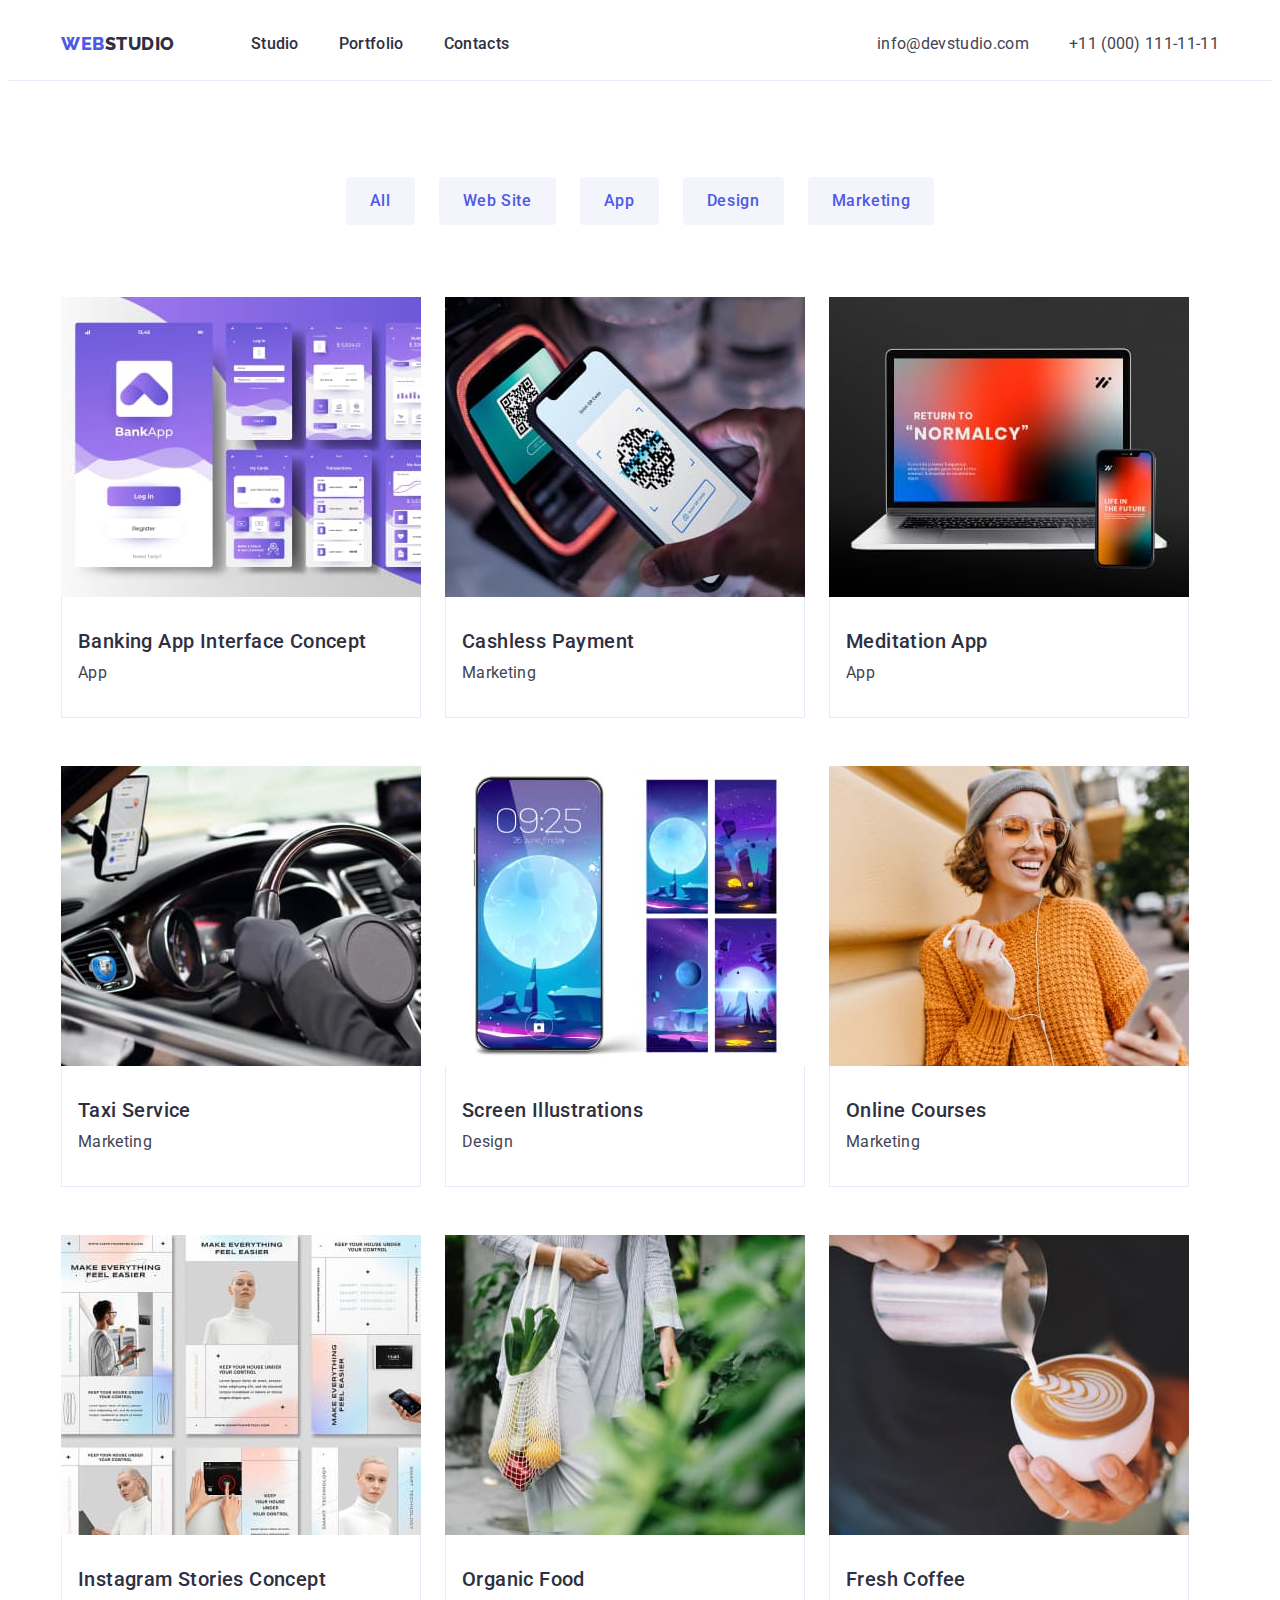
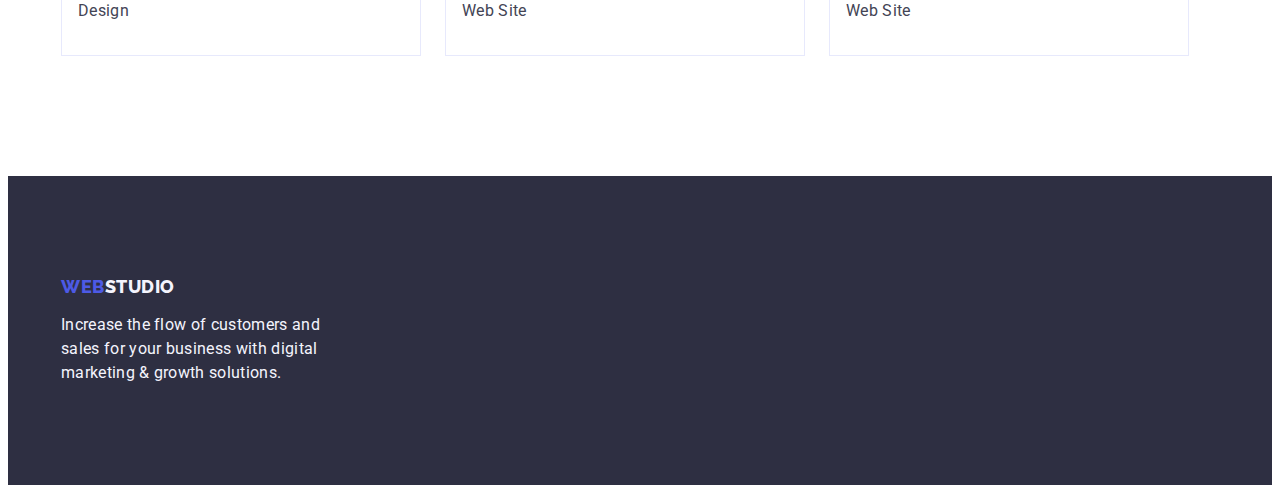
==== portfolio.html @ 4d07c31e "start" ====
<!DOCTYPE html>
<html lang="en">
  <head>
    <meta charset="UTF-8" />
    <meta http-equiv="X-UA-Compatible" content="IE=edge" />
    <meta name="viewport" content="width=device-width, initial-scale=1.0" />
    <link rel="preconnect" href="https://fonts.googleapis.com" />
    <link rel="preconnect" href="https://fonts.gstatic.com" crossorigin />
    <link
      href="https://fonts.googleapis.com/css2?family=Raleway:wght@800&family=Roboto:wght@400;500;700;900&display=swap"
      rel="stylesheet"
    />
    <title>Portfolio</title>
    <link
      rel="stylesheet"
      href="https://cdnjs.cloudflare.com/ajax/libs/modern-normalize/2.0.0/modern-normalize.min.css"
      integrity="sha512-4xo8blKMVCiXpTaLzQSLSw3KFOVPWhm/TRtuPVc4WG6kUgjH6J03IBuG7JZPkcWMxJ5huwaBpOpnwYElP/m6wg=="
      crossorigin="anonymous"
      referrerpolicy="no-referrer"
    />
    <link rel="stylesheet" href="./css/styles.css" />
  </head>

  <body>
    <header class="header">
      <div class="container header-container">
        <nav class="header-navigation list">
          <a class="header-logo link" href="./index.html"
            >Web<span class="logo-span">Studio</span></a
          >
          <ul class="header-list list">
            <li class="header-menu-item link">
              <a class="header-menu-link link" href="./index.html">Studio</a>
            </li>
            <li class="header-menu-item link">
              <a class="header-menu-link link" href="./portfolio.html"
                >Portfolio</a
              >
            </li>
            <li class="header-menu-item link">
              <a class="header-menu-link link" href="">Contacts</a>
            </li>
          </ul>
        </nav>

        <address class="header-contacts link">
          <ul class="header-contacts-list list">
            <li class="header-contacts-item link">
              <a
                class="header-contacts-link link"
                href="mailto:info@devstudio.com"
                >info@devstudio.com</a
              >
            </li>
            <li class="header-contacts-item link">
              <a class="header-contacts-link link" href="tel:+110001111111"
                >+11 (000) 111-11-11</a
              >
            </li>
          </ul>
        </address>
      </div>
    </header>

    <main>
      <section class="main-content">
        <div class="container main-box">
          <h1 hidden class="visually-hidden">Content</h1>
          <ul class="main-btn-list list">
            <li class="main-btn-item">
              <button class="main-btn-link link" type="button">All</button>
            </li>
            <li class="main-btn-item">
              <button class="main-btn-link link" type="button">Web Site</button>
            </li>
            <li class="main-btn-item">
              <button class="main-btn-link link" type="button">App</button>
            </li>
            <li class="main-btn-item">
              <button class="main-btn-link link" type="button">Design</button>
            </li>
            <li class="main-btn-item">
              <button class="main-btn-link link" type="button">
                Marketing
              </button>
            </li>
          </ul>

          <ul class="main-list list">
            <li class="main-item">
              <a class="main-item-link link" href="">
                <img
                  src="./images/portfolio/img1.jpg"
                  alt="Banking"
                  width="360"
                  height="300"
                />
                <div class="wrap-text">
                  <h2 class="main-title">Banking App Interface Concept</h2>
                  <p class="main-text">App</p>
                </div>
              </a>
            </li>
            <li class="main-item">
              <a class="main-item-link link" href=""
                ><img
                  src="./images/portfolio/img2.jpg"
                  alt="Payment"
                  width="360"
                  height="300"
                />
                <div class="wrap-text">
                  <h2 class="main-title">Cashless Payment</h2>
                  <p class="main-text">Marketing</p>
                </div>
              </a>
            </li>
            <li class="main-item">
              <a class="main-item-link link" href=""
                ><img
                  src="./images/portfolio/img3.jpg"
                  alt="meditation"
                  width="360"
                  height="300"
                />
                <div class="wrap-text">
                  <h2 class="main-title">Meditation App</h2>
                  <p class="main-text">App</p>
                </div>
              </a>
            </li>
            <li class="main-item">
              <a class="main-item-link link" href=""
                ><img
                  src="./images/portfolio/img4.jpg"
                  alt="Service"
                  width="360"
                  height="300"
                />
                <div class="wrap-text">
                  <h2 class="main-title">Taxi Service</h2>
                  <p class="main-text">Marketing</p>
                </div>
              </a>
            </li>
            <li class="main-item">
              <a class="main-item-link link" href=""
                ><img
                  src="./images/portfolio/img5.jpg"
                  alt="Screen"
                  width="360"
                  height="300"
                />
                <div class="wrap-text">
                  <h2 class="main-title">Screen Illustrations</h2>
                  <p class="main-text">Design</p>
                </div>
              </a>
            </li>
            <li class="main-item">
              <a class="main-item-link link" href=""
                ><img
                  src="./images/portfolio/img6.jpg"
                  alt="Courses"
                  width="360"
                  height="300"
                />
                <div class="wrap-text">
                  <h2 class="main-title">Online Courses</h2>
                  <p class="main-text">Marketing</p>
                </div>
              </a>
            </li>
            <li class="main-item">
              <a class="main-item-link link" href=""
                ><img
                  src="./images/portfolio/img7.jpg"
                  alt="Stories"
                  width="360"
                  height="300"
                />
                <div class="wrap-text">
                  <h2 class="main-title">Instagram Stories Concept</h2>
                  <p class="main-text">Design</p>
                </div>
              </a>
            </li>
            <li class="main-item">
              <a class="main-item-link link" href=""
                ><img
                  src="./images/portfolio/img8.jpg"
                  alt="Organic"
                  width="360"
                  height="300"
                />
                <div class="wrap-text">
                  <h2 class="main-title">Organic Food</h2>
                  <p class="main-text">Web Site</p>
                </div>
              </a>
            </li>
            <li class="main-item">
              <a class="main-item-link link" href=""
                ><img
                  src="./images/portfolio/img9.jpg"
                  alt="Coffee"
                  width="360"
                  height="300"
                />
                <div class="wrap-text">
                  <h2 class="main-title">Fresh Coffee</h2>
                  <p class="main-text">Web Site</p>
                </div>
              </a>
            </li>
          </ul>
        </div>
      </section>
    </main>

    <footer class="footer">
      <div class="container">
        <a class="footer-logo link" href="./index.html"
          >Web<span class="footer-span">Studio</span></a
        >
        <p class="footer-text">
          Increase the flow of customers and sales for your business with
          digital marketing & growth solutions.
        </p>
      </div>
    </footer>
  </body>
</html>
---- css/styles.css ----
:root {
  --main-text-color: #2e2f42;
  --second-text-color: #434455;
  --accent-color: #4d5ae5;
  --bacground-color: #2e2f42;
  --title-color-text: #ffffff;
  --section-bacground-color: #f4f4fd;
  --project-bacground-color: #e5e5e5;
  --portfolio-bacground-color: #e7e9fc;
  --footer-text-color: #f4f4fd;
}

body {
  font-family: "Roboto", sans-serif;
  color: var(--second-text-color);
  background-color: var(--title-color-text);
}

p,
h1,
h2,
h3,
h4,
h5,
h6 {
  margin-top: 0;
  margin-bottom: 0;
}

.link {
  text-decoration: none;
}
.list {
  list-style-type: none;
}
ul {
  list-style: none;
  margin-top: 0;
  margin-bottom: 0;
  margin-left: 0;
  padding-left: 0;
}

a {
  text-decoration: none;
}
span {
  color: var(--main-text-color);
}
img {
  display: block;
}

.visually-hidden {
  position: absolute;
  width: 1px;
  height: 1px;
  margin: -1px;
  border: 0;
  padding: 0;
  white-space: nowrap;
  clip-path: inset(100%);
  clip: rect(0 0 0 0);
  overflow: hidden;
}
.footer-logo {
  display: inline-block;
}

.container {
  max-width: 1158px;
  padding: 0 15px;
  margin: 0 auto;
}
/** --------------------------------------HEADER --------------------------------------- */
.header {
  display: block;
  border-bottom: 1px solid #e7e9fc;
}

.header-navigation {
  font-weight: 500;
  font-size: 16px;
  line-height: 1.5;
  color: var(--main-text-color);
  letter-spacing: 0.03em;
}

.header-navigation {
  display: flex;
  align-items: center;
}

.header-logo {
  font-family: "Raleway", sans-serif;
  font-weight: 800;
  font-size: 18px;
  line-height: 1.17;
  color: var(--accent-color);
  letter-spacing: 0.03em;
  text-transform: uppercase;
  display: flex;
  align-items: center;
  margin-right: 76px;
}

.header-list {
  display: flex;
}

.header-list {
  list-style: none;
  text-decoration: none;
  color: var(--main-text-color);
  gap: 40px;
}

.header-container {
  display: flex;
  align-items: center;
  padding-bottom: 35px;
}

.header-menu-item {
  font-weight: 500;
  font-size: 16px;
  line-height: 1.5;
  color: var(--main-text-color);
  letter-spacing: 0.02em;
  display: block;
}

.header-menu-link {
  font-weight: 500;
  font-size: 16px;
  line-height: 1.5;
  color: var(--main-text-color);
  letter-spacing: 0.02em;
  display: block;
  padding: 24px 0;
}

.header-menu-link:is(:hover, :focus) {
  color: #404bbf;
}

.header-contacts {
  font-size: 16px;
  line-height: 1.5;
  color: var(--second-text-color);
  letter-spacing: 0.02em;
  margin-left: auto;
}

.header-contacts-list {
  display: flex;
  gap: 40px;
}

.header-contacts-item {
}

.header-contacts-link {
  font-size: 16px;
  line-height: 1.5;
  color: var(--second-text-color);
}
.header-contacts-link:is(:hover, :focus) {
  color: #404bbf;
}
/*-------------------------------HERO--------------------------------------*/
.hero {
  background: var(--bacground-color);
  text-align: center;
  padding: 188px 0;
}

.hero-title {
  font-weight: 700;
  font-size: 56px;
  line-height: 1.07;
  letter-spacing: 0.02em;
  color: var(--title-color-text);
  max-width: 496px;
  margin-bottom: 48px;
  margin-left: auto;
  margin-right: auto;
}

.hero-content {
}

.hero-btn {
  font-family: inherit;
  font-weight: 500;
  font-size: 16px;
  line-height: 1.5;
  color: var(--title-color-text);
  background: #4d5ae5;
  letter-spacing: 0.04em;
  cursor: pointer;
  border: none;
  padding: 16px 32px;
  margin: auto;
}

.hero-style-btn {
  display: block;
  justify-content: center;
  min-width: 169px;
  border-radius: 4px;
}

.hero-btn:is(:hover, :focus) {
  background-color: #404bbf;
}

/*-------------------------------ADVANTAGES--------------------------------------*/

.advantages {
  padding: 120px 0;
}

.advantages-container {
}

.advantages-title {
  font-weight: 500;
  font-size: 20px;
  line-height: 1.2;
  letter-spacing: 0.02em;
  color: var(--second-text-color);
}

.advantages-list {
  list-style: none;
  display: flex;
  gap: 24px;
}

.advantages-item {
  margin-bottom: 8px;
  width: calc((100% - 72px) / 4);
}
.advantages-subtitle {
  font-weight: 500;
  font-size: 20px;
  line-height: 1.2;
  letter-spacing: 0.02em;
  color: var(--main-text-color);
  margin-bottom: 8px;
}
.advantages-text {
  font-size: 16px;
  line-height: 1.5;
  letter-spacing: 0.02em;
  color: var(--second-text-color);
}

/*-------------------------------PROJECT--------------------------------------*/
.project {
  padding-bottom: 120px;
}

.project-container {
  text-align: center;
}

.project-title {
  font-weight: 700;
  font-size: 36px;
  line-height: 1.11;
  color: var(--main-text-color);
  letter-spacing: 0.02em;
  text-align: center;
  text-transform: capitalize;
  margin-bottom: 72px;
}
.project-list {
  list-style: none;
  display: flex;
  gap: 24px;
}
.project-item {
  background-color: var(--project-bacground-color);
}

/*-------------------------------TEAM--------------------------------------*/
.team {
  padding: 120px 0;
  background-color: var(--section-bacground-color);
}

.tem-container {
}

.team-title {
  font-size: 36px;
  line-height: 1.11;
  text-align: center;
  letter-spacing: 0.02em;
  text-transform: capitalize;
  color: var(--main-text-color);
  margin-bottom: 72px;
}
.team-list {
  list-style: none;
  display: flex;
  gap: 24px;
}
.team-item {
  background-color: #ffffff;
  width: calc((100%-72px) / 4);
  text-align: center;
  border-radius: 0px 0px 4px 4px;
}

.team-photo-card {
  padding: 32px 16px;
}

.team-subtitle {
  font-weight: 500;
  font-size: 20px;
  line-height: 1.2;
  color: var(--main-text-color);
  letter-spacing: 0.02em;
  text-align: center;
  margin-bottom: 8px;
}

.team-text {
  font-size: 16px;
  line-height: 1.5;
  color: var(--second-text-color);
  letter-spacing: 0.02em;
}

/*-------------------------------FOOTER--------------------------------------*/
.footer {
  background-color: var(--bacground-color);
  padding: 100px 0;
}

.footer-container {
}

.footer-logo {
  font-family: "Raleway", sans-serif;
  font-weight: 800;
  font-size: 18px;
  line-height: 1.17;
  letter-spacing: 0.03em;
  color: var(--title-color-text);
  display: block;
  text-transform: uppercase;
  margin-bottom: 16px;
  display: inline-block;
}
.footer-text {
  font-size: 16px;
  line-height: 1.5;
  letter-spacing: 0.02em;
  color: var(--footer-text-color);
  width: 264px;
}
.footer-span {
  color: var(--section-bacground-color);
}

/*!--------------------------------------------------------PORTFOLIO---------------------------------------------------*/

.header {
  box-sizing: border-box;
  border-bottom: 1px solid #e7e9fc;
}

.header-navigation {
  font-weight: 500;
  font-size: 16px;
  line-height: 1.5;
  color: var(--main-text-color);
  letter-spacing: 0.03em;
}

.header-navigation {
  display: flex;
  align-items: center;
}

.header-logo {
  font-family: "Raleway", sans-serif;
  font-weight: 800;
  font-size: 18px;
  line-height: 1.17;
  color: var(--accent-color);
  letter-spacing: 0.03em;
  text-transform: uppercase;
  display: flex;
  align-items: center;
}

.header-list {
  display: flex;
}

.header-list {
  list-style: none;
  text-decoration: none;
  color: var(--main-text-color);
  gap: 40px;
}

.header-container {
  display: flex;
  align-items: center;
  padding-bottom: 35px;
  padding: 0 15px;
}

.header-menu-item {
  font-weight: 500;
  font-size: 16px;
  line-height: 1.5;
  color: var(--main-text-color);
  letter-spacing: 0.02em;
}

.header-menu-link {
  font-weight: 500;
  font-size: 16px;
  line-height: 1.5;
  color: var(--main-text-color);
  letter-spacing: 0.02em;
  display: block;
  padding: 24px 0;
}

.header-menu-link:is(:hover, :focus) {
  color: #404bbf;
}

.header-contacts {
  font-style: normal;
  font-weight: 400;
  font-size: 16px;
  line-height: 1.5;
  color: var(--second-text-color);
  letter-spacing: 0.02em;
  margin-left: auto;
}

.header-contacts-list {
  display: flex;
  gap: 40px;
}

.header-contacts-item {
}

.header-contacts-link {
  font-size: 16px;
  line-height: 1.5;
  color: var(--second-text-color);
}
.header-contacts-link:is(:hover, :focus) {
  color: #404bbf;
}
/*-------------------------------MAIN--------------------------------------*/
.main-title {
}

.main-content {
  padding: 96px 0 120px 0;
}

.main-box {
  margin: auto;
  border: none;
}

.main-btn-list {
  list-style: none;
  display: flex;
  gap: 24px;
  justify-content: center;
  margin-bottom: 72px;
}
.main-btn-item {
}

.main-btn-link {
  font-family: "Roboto", sans-serif;
  font-weight: 500;
  font-size: 16px;
  line-height: 1.5;
  letter-spacing: 0.04em;
  color: #4d5ae5;
  cursor: pointer;
  background-color: var(--footer-text-color);
  border: none;
  padding: 12px 24px;
  border-radius: 4px;
  border-top: none;
}
.main-btn-link:is(:hover, :focus) {
  color: #ffffff;
  background-color: #404bbf;
  border: 1px solid var(--portfolio-bacground-color);
  border: 1px solid transparent;
}

.main-list {
  list-style: none;
  display: flex;
  flex-wrap: wrap;
  column-gap: 24px;
  row-gap: 48px;
}

.main-item {
  text-decoration: none;
  list-style: none;
}

.main-item-link {
  text-decoration: none;
  width: calc((100% - 48px) / 3);
}

.wrap-text {
  padding: 32px 16px;
  border: 1px solid #e7e9fc;
  border-top: none;
}

.main-title {
  font-weight: 500;
  font-size: 20px;
  line-height: 1.2;
  letter-spacing: 0.02em;
  color: var(--main-text-color);
  margin-bottom: 8px;
}
.main-text {
  font-size: 16px;
  line-height: 1.5;
  letter-spacing: 0.02em;
  color: var(--second-text-color);
}

/*-------------------------------FOOTER--------------------------------------*/
.footer {
  background-color: var(--bacground-color);
  padding: 100px 0;
}
.footer-logo {
  font-family: "Raleway", sans-serif;
  font-weight: 800;
  font-size: 18px;
  line-height: 1.17;
  color: var(--accent-color);
  letter-spacing: 0.03em;
  text-transform: uppercase;
  display: block;
  margin-bottom: 16px;
  display: inline-block;
}
.footer-text {
  color: var(--footer-text-color);
  font-size: 16px;
  color: var(--footer-text-color);
  line-height: 1.5;
  width: 264px;
}
.footer-span {
  color: #f4f4fd;
}
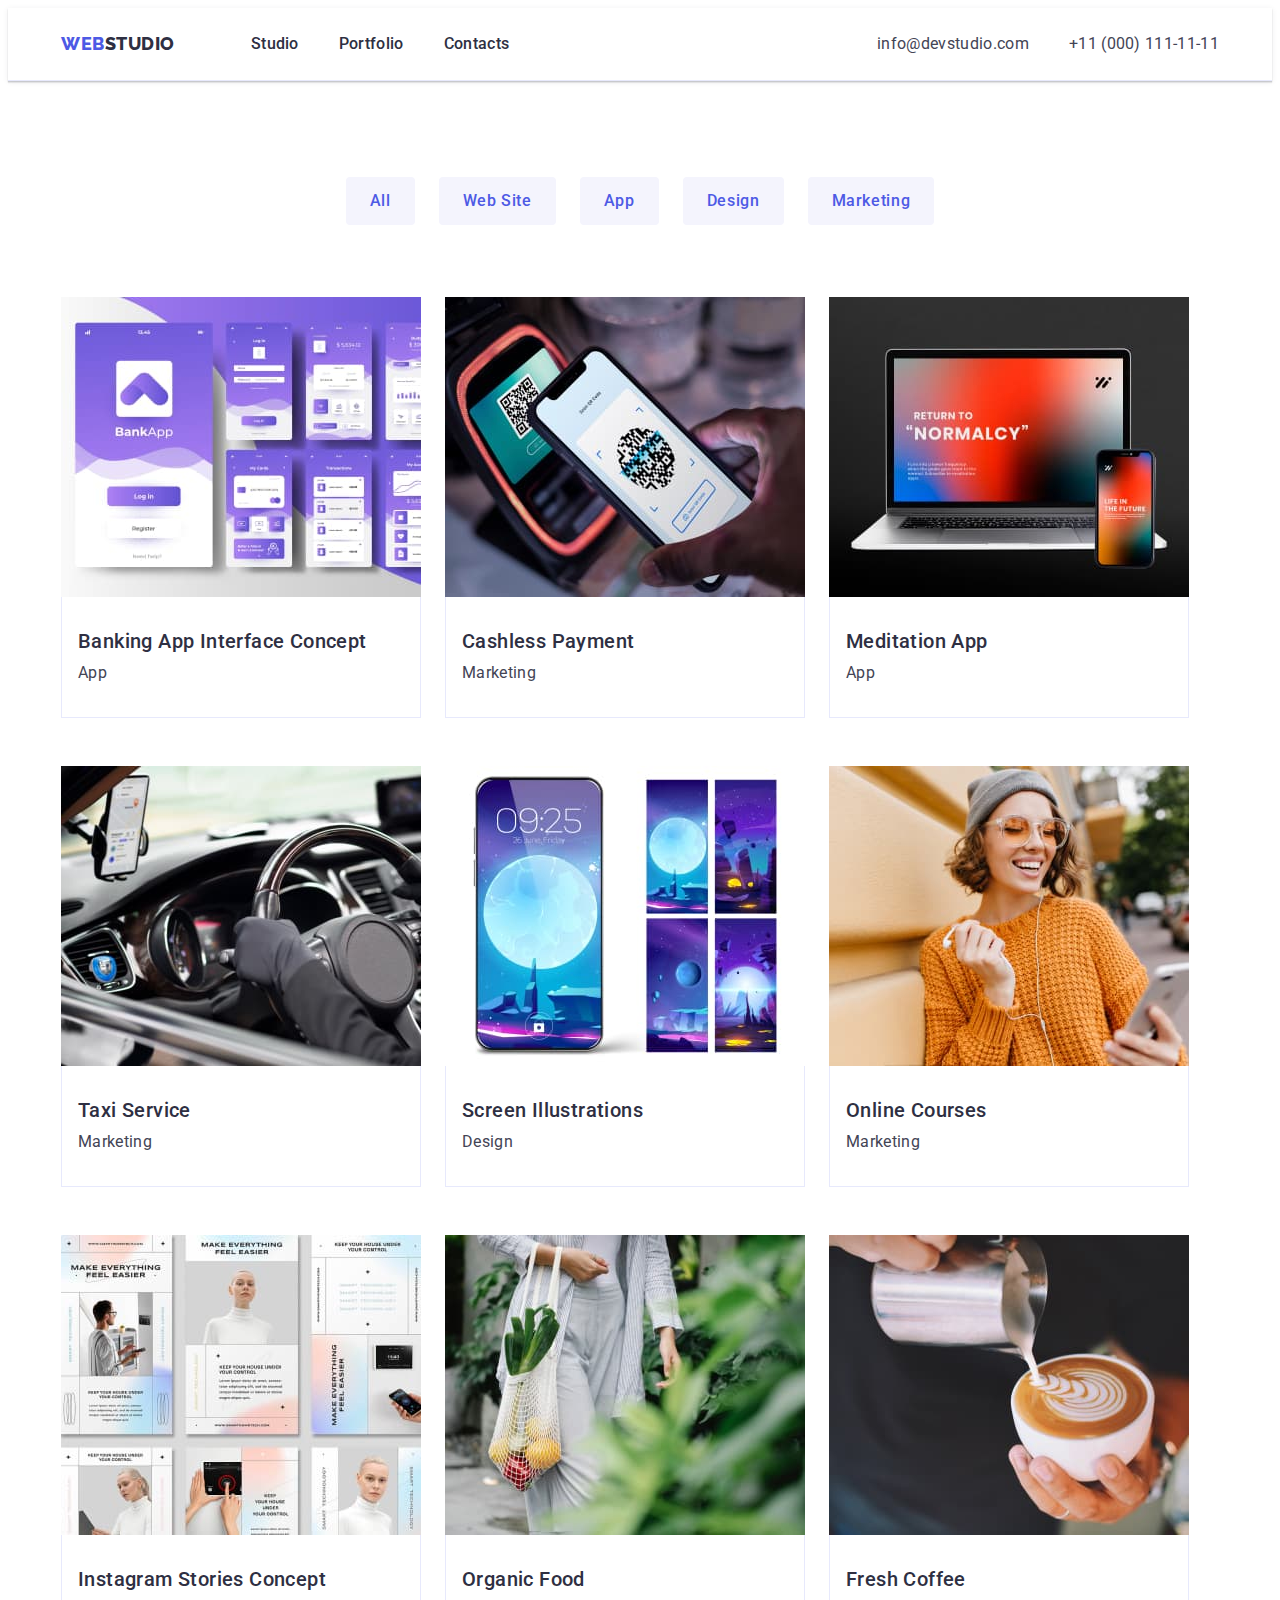
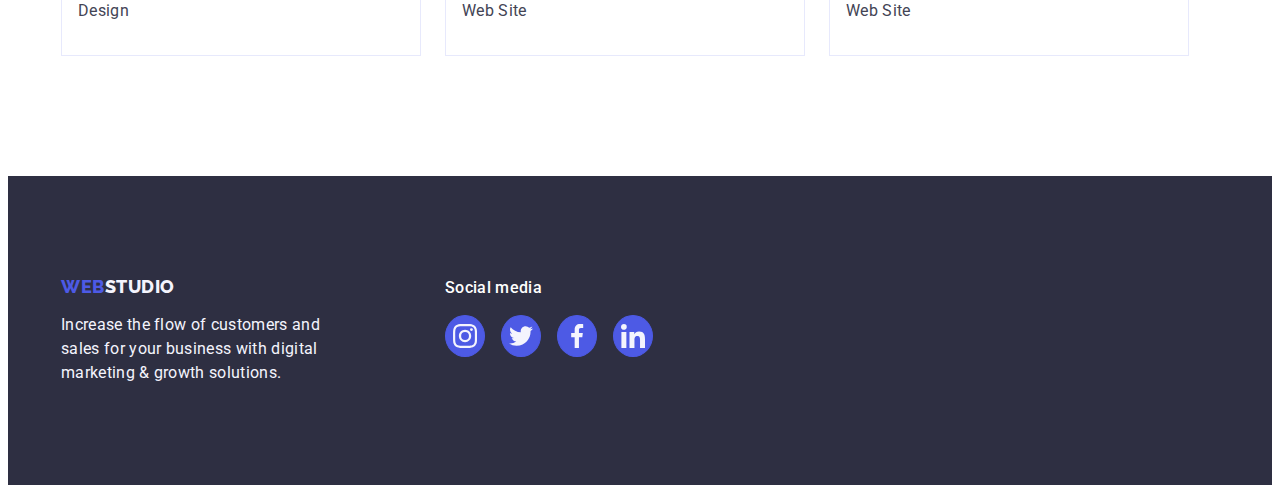
==== commit 269e90ed: "after portfolio" ====
--- a/portfolio.html
+++ b/portfolio.html
@@ -219,14 +219,69 @@
     </main>
 
     <footer class="footer">
-      <div class="container">
-        <a class="footer-logo link" href="./index.html"
-          >Web<span class="footer-span">Studio</span></a
-        >
-        <p class="footer-text">
-          Increase the flow of customers and sales for your business with
-          digital marketing & growth solutions.
-        </p>
+      <div class="container footer-container">
+        <div class="footer-logo-container">
+          <a class="footer-logo link" href="./index.html"
+            >Web<span class="footer-span">Studio</span></a
+          >
+          <p class="footer-text">
+            Increase the flow of customers and sales for your business with
+            digital marketing & growth solutions.
+          </p>
+        </div>
+        <div class="footer-soc">
+          <p class="footer-soc-sub">Social media</p>
+          <ul class="footer-soc-list list">
+            <li class="footer-soc-item">
+              <a
+                class="footer-soc-link link"
+                href=""
+                aria-label="instagram"
+                target="_blank"
+                rel="noopener noreferrer"
+                ><svg class="footer-soc-icon" width="24" height="24">
+                  <use href="./images/symbols.svg#icon-instagram"></use>
+                </svg>
+              </a>
+            </li>
+            <li class="footer-soc-item">
+              <a
+                class="footer-soc-link link"
+                href=""
+                aria-label="twitter"
+                target="_blank"
+                rel="noopener noreferrer"
+                ><svg class="footer-soc-icon" width="24" height="24">
+                  <use href="./images/symbols.svg#icon-twitter"></use>
+                </svg>
+              </a>
+            </li>
+            <li class="footer-soc-item">
+              <a
+                class="footer-soc-link link"
+                href=""
+                aria-label="facebook"
+                target="_blank"
+                rel="noopener noreferrer"
+                ><svg class="footer-soc-icon" width="24" height="24">
+                  <use href="./images/symbols.svg#icon-facebook"></use>
+                </svg>
+              </a>
+            </li>
+            <li class="footer-soc-item">
+              <a
+                class="footer-soc-link link"
+                href=""
+                aria-label="linkedin"
+                target="_blank"
+                rel="noopener noreferrer"
+                ><svg class="footer-soc-icon" width="24" height="24">
+                  <use href="./images/symbols.svg#icon-linkedin"></use>
+                </svg>
+              </a>
+            </li>
+          </ul>
+        </div>
       </div>
     </footer>
   </body>
--- a/css/styles.css
+++ b/css/styles.css
@@ -8,6 +8,8 @@
   --project-bacground-color: #e5e5e5;
   --portfolio-bacground-color: #e7e9fc;
   --footer-text-color: #f4f4fd;
+  --hover-color-studio: #404bbf;
+  --transition-hover-focus: 250ms linear, cubic-bezier(0.4, 0, 0.2, 1);
 }
 
 body {
@@ -76,6 +78,8 @@
 .header {
   display: block;
   border-bottom: 1px solid #e7e9fc;
+  box-shadow: 0px 2px 1px rgba(46, 47, 66, 0.08),
+    0px 1px 1px rgba(46, 47, 66, 0.16), 0px 1px 6px rgba(46, 47, 66, 0.08);
 }
 
 .header-navigation {
@@ -128,22 +132,39 @@
   color: var(--main-text-color);
   letter-spacing: 0.02em;
   display: block;
+  transition: var(--transition-hover-focus);
 }
 
 .header-menu-link {
   font-weight: 500;
   font-size: 16px;
   line-height: 1.5;
-  color: var(--main-text-color);
+  /* color: var(--main-text-color); */
   letter-spacing: 0.02em;
   display: block;
+  position: relative;
   padding: 24px 0;
+  color: #404bbf;
+  transition: color 250ms cubic-bezier(0.4, 0, 0.2, 1);
 }
 
 .header-menu-link:is(:hover, :focus) {
   color: #404bbf;
 }
 
+.current {
+  position: relative;
+}
+.current::after {
+  content: "";
+  position: absolute;
+  left: 0;
+  bottom: -1px;
+  height: 4px;
+  background-color: #404bbf;
+  border-radius: 2px;
+}
+
 .header-contacts {
   font-size: 16px;
   line-height: 1.5;
@@ -164,6 +185,7 @@
   font-size: 16px;
   line-height: 1.5;
   color: var(--second-text-color);
+  transition: color 250ms cubic-bezier(0.4, 0, 0.2, 1);
 }
 .header-contacts-link:is(:hover, :focus) {
   color: #404bbf;
@@ -171,6 +193,15 @@
 /*-------------------------------HERO--------------------------------------*/
 .hero {
   background: var(--bacground-color);
+  background-image: linear-gradient(
+      rgba(46, 47, 66, 0.7),
+      rgba(46, 47, 66, 0.7)
+    ),
+    url(../images/hero-bd.jpg);
+  max-width: 1440px;
+  background-repeat: no-repeat;
+  background-position: center;
+  background-size: cover;
   text-align: center;
   padding: 188px 0;
 }
@@ -202,6 +233,7 @@
   border: none;
   padding: 16px 32px;
   margin: auto;
+  transition: background-color 250ms cubic-bezier(0.4, 0, 0.2, 1);
 }
 
 .hero-style-btn {
@@ -256,7 +288,18 @@
   letter-spacing: 0.02em;
   color: var(--second-text-color);
 }
-
+.advantages-icon-box {
+  display: flex;
+  align-items: center;
+  justify-content: center;
+  height: 112px;
+  background-color: #f4f4fd;
+  border-radius: 4px;
+  margin-bottom: 8px;
+}
+
+.advantages-icon {
+}
 /*-------------------------------PROJECT--------------------------------------*/
 .project {
   padding-bottom: 120px;
@@ -291,7 +334,7 @@
   background-color: var(--section-bacground-color);
 }
 
-.tem-container {
+.team-container {
 }
 
 .team-title {
@@ -313,10 +356,12 @@
   width: calc((100%-72px) / 4);
   text-align: center;
   border-radius: 0px 0px 4px 4px;
+  box-shadow: 0px 1px 6px rgba(46, 47, 66, 0.08),
+    0px 1px 1px rgba(46, 47, 66, 0.16), 0px 2px 1px rgba(46, 47, 66, 0.08);
 }
 
 .team-photo-card {
-  padding: 32px 16px;
+  padding: 32px 0;
 }
 
 .team-subtitle {
@@ -336,6 +381,100 @@
   letter-spacing: 0.02em;
 }
 
+.team-soc {
+}
+.soc-list {
+  display: flex;
+  flex-direction: row;
+  align-items: center;
+  justify-content: center;
+  gap: 24px;
+}
+.soc-item {
+  width: 40px;
+  height: 40px;
+  fill: #f4f4fd;
+  transition: background-color 250ms cubic-bezier(0.4, 0, 0.2, 1);
+}
+
+.soc-link {
+  display: flex;
+  align-items: center;
+  justify-content: center;
+  width: 100%;
+  height: 100%;
+  background-color: var(--accent-color);
+  border: 1px solid #4d5ae5;
+  border-radius: 50%;
+}
+.soc-link:hover,
+.soc-link:focus {
+  background-color: #404bbf;
+}
+
+.soc-icon {
+}
+
+/* ----------------------customers------------------ */
+.customers {
+  padding-top: 120px;
+  padding-bottom: 120px;
+}
+.customers-content {
+}
+
+.customers-title {
+  font-size: 36px;
+  line-height: 1.11;
+  color: var(--main-text-color);
+  margin-bottom: 72px;
+  text-align: center;
+}
+
+.customers-box {
+}
+
+.customers-list {
+  /* width: 40px;
+  height: 40px; */
+  display: flex;
+  gap: 24px;
+  align-items: center;
+  justify-content: center;
+  margin-bottom: 120px;
+}
+.customers-item {
+  width: calc((100% - 120px) / 6);
+  height: 88px;
+}
+
+.customers-link {
+  width: 100%;
+  height: 100%;
+  display: flex;
+  align-items: center;
+  justify-content: center;
+  color: #8e8f99;
+  border: 1px solid #8e8f99;
+  box-sizing: border-box;
+  border-radius: 4px;
+}
+
+.customers-link:is(:hover, :focus) {
+  color: var(--hover-color-studio);
+  border-color: var(--hover-color-studio);
+}
+
+.customers-link:hover .customers-icon,
+.customers-link:focus .customers-icon {
+  fill: #404bbf;
+}
+
+.customers-icon {
+  width: 104px;
+  height: 56px;
+  fill: #8e8f99;
+}
 /*-------------------------------FOOTER--------------------------------------*/
 .footer {
   background-color: var(--bacground-color);
@@ -343,6 +482,12 @@
 }
 
 .footer-container {
+  display: flex;
+  align-items: baseline;
+}
+
+.footer-logo-container {
+  margin-right: 120px;
 }
 
 .footer-logo {
@@ -368,6 +513,123 @@
   color: var(--section-bacground-color);
 }
 
+.footer-soc {
+}
+
+.footer-soc-sub {
+  font-weight: 500;
+  font-size: 16px;
+  line-height: 1.5;
+  letter-spacing: 0.02em;
+  color: var(--title-color-text);
+  margin-bottom: 16px;
+}
+
+.footer-soc-list {
+  display: flex;
+  gap: 16px;
+}
+
+.footer-soc-item {
+  display: flex;
+  align-items: center;
+  justify-content: center;
+  width: 40px;
+  height: 40px;
+}
+
+.footer-soc-link {
+  display: flex;
+  align-items: center;
+  justify-content: center;
+  width: 100%;
+  height: 100%;
+  background-color: var(--accent-color);
+  border: 1px solid #4d5ae5;
+  border-radius: 50%;
+  transition: background-color 250ms cubic-bezier(0.4, 0, 0.2, 1);
+}
+
+.footer-soc-link:hover {
+  background-color: #31d0aa;
+}
+.footer-soc-link:focus {
+  background-color: #31d0aa;
+}
+
+.footer-soc-icon {
+  fill: #f4f4fd;
+}
+
+/*!-----------------------------MODAL------------ */
+
+.backdrop {
+  position: fixed;
+  top: 0;
+  left: 0;
+  width: 100%;
+  height: 100%;
+  z-index: 2;
+  background-color: rgba(46, 47, 66, 0.4);
+  transition: opacity 250ms cubic-bezier(0.4, 0, 0.2, 1),
+    visibility 250ms cubic-bezier(0.4, 0, 0.2, 1);
+}
+
+.modal {
+  position: absolute;
+  width: 408px;
+  min-height: 584px;
+  background: #fcfcfc;
+  top: 50%;
+  left: 50%;
+  border-radius: 4px;
+  transform: translate(-50%, -50%) scaleX(1);
+  box-shadow: 0px 1px 1px rgba(0, 0, 0, 0.14), 0px 1px 3px rgba(0, 0, 0, 0.12),
+    0px 2px 1px rgba(0, 0, 0, 0.2);
+  transition: transform 250ms cubic-bezier(0.4, 0, 0.2, 1);
+}
+
+.modal-button {
+  position: absolute;
+  top: 24px;
+  right: 24px;
+  width: 24px;
+  height: 24px;
+  border-radius: 50%;
+  display: flex;
+  align-items: center;
+  justify-content: center;
+  background-color: #e7e9fc;
+  border: 1px solid rgba(0, 0, 0, 0.1);
+  padding: 0;
+  cursor: pointer;
+  transition: background-color 250ms cubic-bezier(0.4, 0, 0.2, 1),
+    border 250ms cubic-bezier(0.4, 0, 0.2, 1);
+}
+
+.modal-button:is(:hover, :focus) {
+  background-color: #404bbf;
+  border: none;
+}
+
+.modal-icon {
+  transition: fill 250ms cubic-bezier(0.4, 0, 0.2, 1);
+  fill: #2e2f42;
+}
+
+.modal-icon:is(:hover, :focus) {
+  fill: #ffffff;
+}
+
+.is-hidden {
+  visibility: hidden;
+  opacity: 0;
+  pointer-events: none;
+}
+
+.backdrop.is-hidden .modal {
+  transform: translate(-50%, -50%) scaleX(0);
+}
 /*!--------------------------------------------------------PORTFOLIO---------------------------------------------------*/
 
 .header {
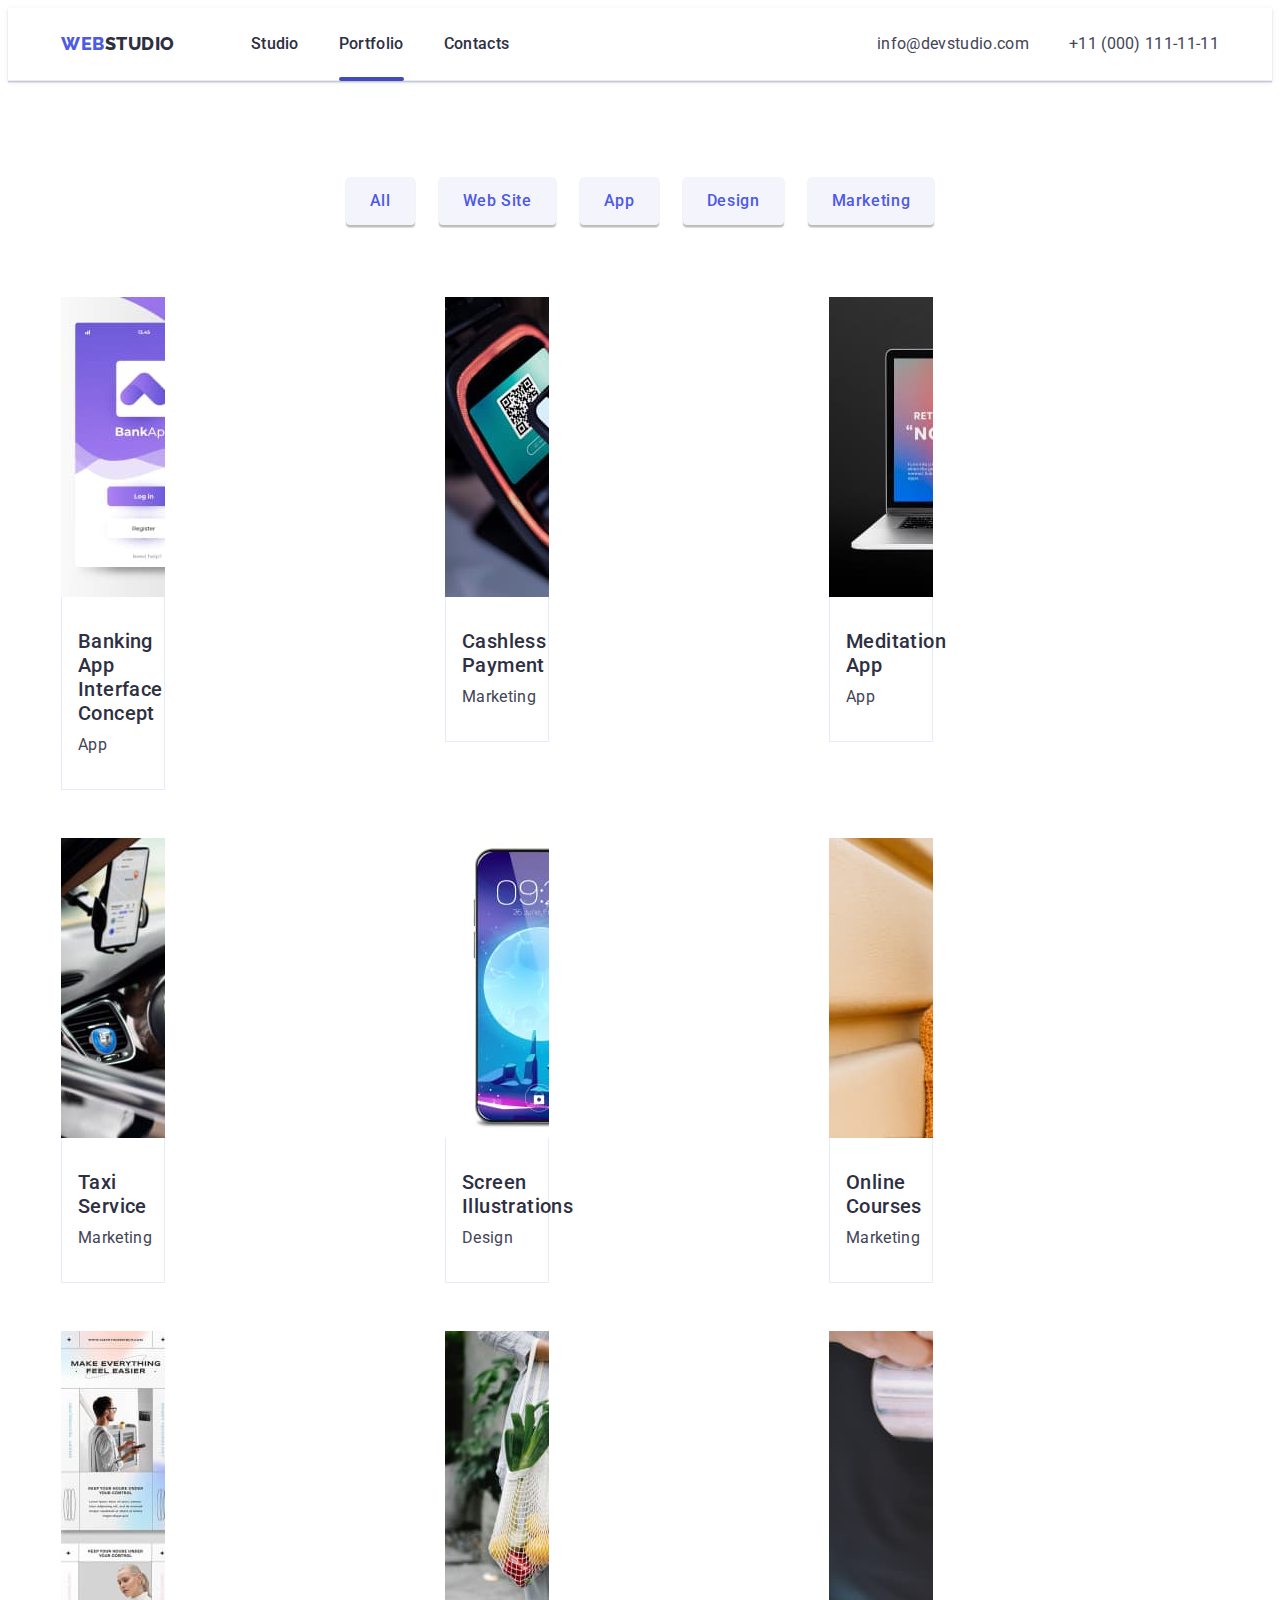
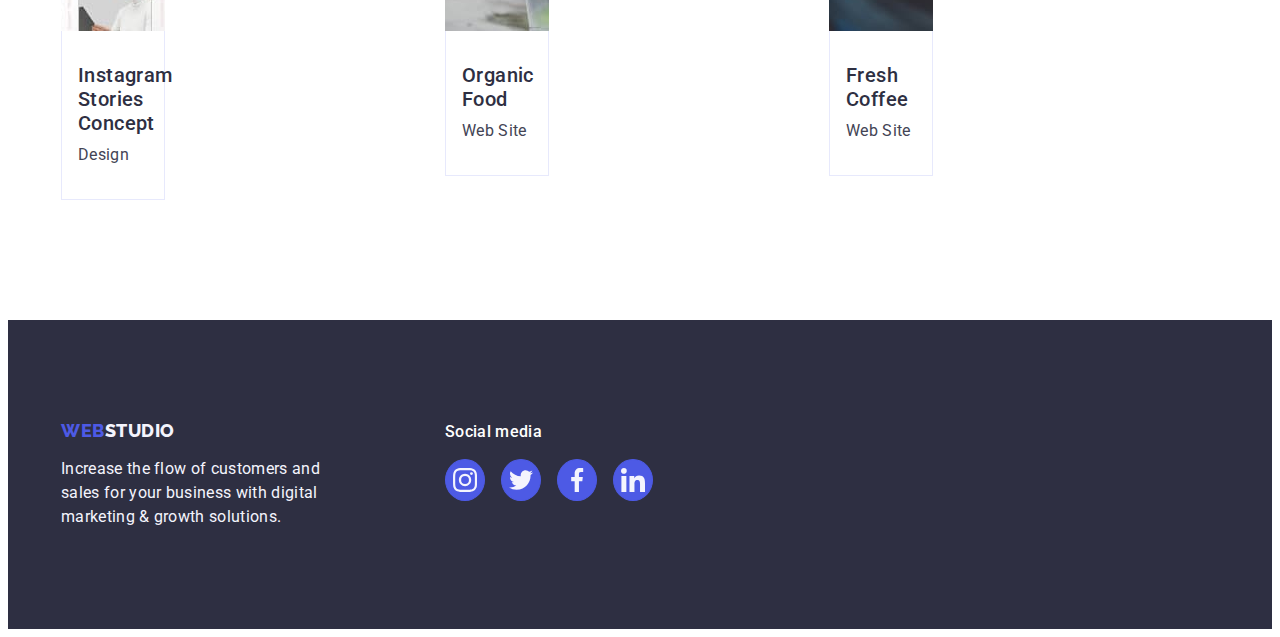
==== commit f50c15b4: "4.2" ====
--- a/portfolio.html
+++ b/portfolio.html
@@ -33,7 +33,7 @@
               <a class="header-menu-link link" href="./index.html">Studio</a>
             </li>
             <li class="header-menu-item link">
-              <a class="header-menu-link link" href="./portfolio.html"
+              <a class="header-menu-link current link" href="./portfolio.html"
                 >Portfolio</a
               >
             </li>
@@ -89,12 +89,19 @@
           <ul class="main-list list">
             <li class="main-item">
               <a class="main-item-link link" href="">
-                <img
-                  src="./images/portfolio/img1.jpg"
-                  alt="Banking"
-                  width="360"
-                  height="300"
-                />
+                <div class="card-box">
+                  <img
+                    src="./images/portfolio/img1.jpg"
+                    alt="Banking"
+                    width="360"
+                    height="300"
+                  />
+                  <p class="cover-text">
+                    14 Stylish and User-Friendly App Design Concepts · Task
+                    Manager App · Calorie Tracker App · Exotic Fruit Ecommerce
+                    App · Cloud Storage App
+                  </p>
+                </div>
                 <div class="wrap-text">
                   <h2 class="main-title">Banking App Interface Concept</h2>
                   <p class="main-text">App</p>
@@ -102,13 +109,20 @@
               </a>
             </li>
             <li class="main-item">
-              <a class="main-item-link link" href=""
-                ><img
-                  src="./images/portfolio/img2.jpg"
-                  alt="Payment"
-                  width="360"
-                  height="300"
-                />
+              <a class="main-item-link link" href="">
+                <div class="card-box">
+                  <img
+                    src="./images/portfolio/img2.jpg"
+                    alt="Payment"
+                    width="360"
+                    height="300"
+                  />
+                  <p class="cover-text">
+                    14 Stylish and User-Friendly App Design Concepts · Task
+                    Manager App · Calorie Tracker App · Exotic Fruit Ecommerce
+                    App · Cloud Storage App
+                  </p>
+                </div>
                 <div class="wrap-text">
                   <h2 class="main-title">Cashless Payment</h2>
                   <p class="main-text">Marketing</p>
@@ -116,13 +130,20 @@
               </a>
             </li>
             <li class="main-item">
-              <a class="main-item-link link" href=""
-                ><img
-                  src="./images/portfolio/img3.jpg"
-                  alt="meditation"
-                  width="360"
-                  height="300"
-                />
+              <a class="main-item-link link" href="">
+                <div class="card-box">
+                  <img
+                    src="./images/portfolio/img3.jpg"
+                    alt="meditation"
+                    width="360"
+                    height="300"
+                  />
+                  <p class="cover-text">
+                    14 Stylish and User-Friendly App Design Concepts · Task
+                    Manager App · Calorie Tracker App · Exotic Fruit Ecommerce
+                    App · Cloud Storage App
+                  </p>
+                </div>
                 <div class="wrap-text">
                   <h2 class="main-title">Meditation App</h2>
                   <p class="main-text">App</p>
@@ -130,13 +151,20 @@
               </a>
             </li>
             <li class="main-item">
-              <a class="main-item-link link" href=""
-                ><img
-                  src="./images/portfolio/img4.jpg"
-                  alt="Service"
-                  width="360"
-                  height="300"
-                />
+              <a class="main-item-link link" href="">
+                <div class="card-box">
+                  <img
+                    src="./images/portfolio/img4.jpg"
+                    alt="meditation"
+                    width="360"
+                    height="300"
+                  />
+                  <p class="cover-text">
+                    14 Stylish and User-Friendly App Design Concepts · Task
+                    Manager App · Calorie Tracker App · Exotic Fruit Ecommerce
+                    App · Cloud Storage App
+                  </p>
+                </div>
                 <div class="wrap-text">
                   <h2 class="main-title">Taxi Service</h2>
                   <p class="main-text">Marketing</p>
@@ -144,13 +172,20 @@
               </a>
             </li>
             <li class="main-item">
-              <a class="main-item-link link" href=""
-                ><img
-                  src="./images/portfolio/img5.jpg"
-                  alt="Screen"
-                  width="360"
-                  height="300"
-                />
+              <a class="main-item-link link" href="">
+                <div class="card-box">
+                  <img
+                    src="./images/portfolio/img5.jpg"
+                    alt="meditation"
+                    width="360"
+                    height="300"
+                  />
+                  <p class="cover-text">
+                    14 Stylish and User-Friendly App Design Concepts · Task
+                    Manager App · Calorie Tracker App · Exotic Fruit Ecommerce
+                    App · Cloud Storage App
+                  </p>
+                </div>
                 <div class="wrap-text">
                   <h2 class="main-title">Screen Illustrations</h2>
                   <p class="main-text">Design</p>
@@ -158,13 +193,20 @@
               </a>
             </li>
             <li class="main-item">
-              <a class="main-item-link link" href=""
-                ><img
-                  src="./images/portfolio/img6.jpg"
-                  alt="Courses"
-                  width="360"
-                  height="300"
-                />
+              <a class="main-item-link link" href="">
+                <div class="card-box">
+                  <img
+                    src="./images/portfolio/img6.jpg"
+                    alt="meditation"
+                    width="360"
+                    height="300"
+                  />
+                  <p class="cover-text">
+                    14 Stylish and User-Friendly App Design Concepts · Task
+                    Manager App · Calorie Tracker App · Exotic Fruit Ecommerce
+                    App · Cloud Storage App
+                  </p>
+                </div>
                 <div class="wrap-text">
                   <h2 class="main-title">Online Courses</h2>
                   <p class="main-text">Marketing</p>
@@ -172,13 +214,20 @@
               </a>
             </li>
             <li class="main-item">
-              <a class="main-item-link link" href=""
-                ><img
-                  src="./images/portfolio/img7.jpg"
-                  alt="Stories"
-                  width="360"
-                  height="300"
-                />
+              <a class="main-item-link link" href="">
+                <div class="card-box">
+                  <img
+                    src="./images/portfolio/img7.jpg"
+                    alt="meditation"
+                    width="360"
+                    height="300"
+                  />
+                  <p class="cover-text">
+                    14 Stylish and User-Friendly App Design Concepts · Task
+                    Manager App · Calorie Tracker App · Exotic Fruit Ecommerce
+                    App · Cloud Storage App
+                  </p>
+                </div>
                 <div class="wrap-text">
                   <h2 class="main-title">Instagram Stories Concept</h2>
                   <p class="main-text">Design</p>
@@ -186,13 +235,20 @@
               </a>
             </li>
             <li class="main-item">
-              <a class="main-item-link link" href=""
-                ><img
-                  src="./images/portfolio/img8.jpg"
-                  alt="Organic"
-                  width="360"
-                  height="300"
-                />
+              <a class="main-item-link link" href="">
+                <div class="card-box">
+                  <img
+                    src="./images/portfolio/img8.jpg"
+                    alt="meditation"
+                    width="360"
+                    height="300"
+                  />
+                  <p class="cover-text">
+                    14 Stylish and User-Friendly App Design Concepts · Task
+                    Manager App · Calorie Tracker App · Exotic Fruit Ecommerce
+                    App · Cloud Storage App
+                  </p>
+                </div>
                 <div class="wrap-text">
                   <h2 class="main-title">Organic Food</h2>
                   <p class="main-text">Web Site</p>
@@ -200,13 +256,20 @@
               </a>
             </li>
             <li class="main-item">
-              <a class="main-item-link link" href=""
-                ><img
-                  src="./images/portfolio/img9.jpg"
-                  alt="Coffee"
-                  width="360"
-                  height="300"
-                />
+              <a class="main-item-link link" href="">
+                <div class="card-box">
+                  <img
+                    src="./images/portfolio/img9.jpg"
+                    alt="meditation"
+                    width="360"
+                    height="300"
+                  />
+                  <p class="cover-text">
+                    14 Stylish and User-Friendly App Design Concepts · Task
+                    Manager App · Calorie Tracker App · Exotic Fruit Ecommerce
+                    App · Cloud Storage App
+                  </p>
+                </div>
                 <div class="wrap-text">
                   <h2 class="main-title">Fresh Coffee</h2>
                   <p class="main-text">Web Site</p>
@@ -240,7 +303,7 @@
                 target="_blank"
                 rel="noopener noreferrer"
                 ><svg class="footer-soc-icon" width="24" height="24">
-                  <use href="./images/symbols.svg#icon-instagram"></use>
+                  <use href="./images/icons.svg#icon-instagram"></use>
                 </svg>
               </a>
             </li>
@@ -252,7 +315,7 @@
                 target="_blank"
                 rel="noopener noreferrer"
                 ><svg class="footer-soc-icon" width="24" height="24">
-                  <use href="./images/symbols.svg#icon-twitter"></use>
+                  <use href="./images/icons.svg#icon-twitter"></use>
                 </svg>
               </a>
             </li>
@@ -264,7 +327,7 @@
                 target="_blank"
                 rel="noopener noreferrer"
                 ><svg class="footer-soc-icon" width="24" height="24">
-                  <use href="./images/symbols.svg#icon-facebook"></use>
+                  <use href="./images/icons.svg#icon-facebook"></use>
                 </svg>
               </a>
             </li>
@@ -276,7 +339,7 @@
                 target="_blank"
                 rel="noopener noreferrer"
                 ><svg class="footer-soc-icon" width="24" height="24">
-                  <use href="./images/symbols.svg#icon-linkedin"></use>
+                  <use href="./images/icons.svg#icon-linkedin"></use>
                 </svg>
               </a>
             </li>
--- a/css/styles.css
+++ b/css/styles.css
@@ -142,7 +142,7 @@
   /* color: var(--main-text-color); */
   letter-spacing: 0.02em;
   display: block;
-  position: relative;
+  /* position: relative; */
   padding: 24px 0;
   color: #404bbf;
   transition: color 250ms cubic-bezier(0.4, 0, 0.2, 1);
@@ -158,6 +158,7 @@
 .current::after {
   content: "";
   position: absolute;
+  width: 100%;
   left: 0;
   bottom: -1px;
   height: 4px;
@@ -204,6 +205,8 @@
   background-size: cover;
   text-align: center;
   padding: 188px 0;
+  margin-right: auto;
+  margin-left: auto;
 }
 
 .hero-title {
@@ -347,9 +350,14 @@
   margin-bottom: 72px;
 }
 .team-list {
-  list-style: none;
-  display: flex;
+  display: flex;
+  flex-direction: row;
+  align-items: center;
+  justify-content: center;
   gap: 24px;
+  /* list-style: none;
+  display: flex;
+  gap: 24px; */
 }
 .team-item {
   background-color: #ffffff;
@@ -406,6 +414,10 @@
   background-color: var(--accent-color);
   border: 1px solid #4d5ae5;
   border-radius: 50%;
+  background-color: 250ms cubic-bezier(0.4, 0, 0.2, 1);
+  transition: background-color 250ms cubic-bezier(0.4, 0, 0.2, 1);
+  transition: border-color 250ms cubic-bezier(0.4, 0, 0.2, 1),
+    color 250ms cubic-bezier(0.4, 0, 0.2, 1);
 }
 .soc-link:hover,
 .soc-link:focus {
@@ -458,6 +470,8 @@
   border: 1px solid #8e8f99;
   box-sizing: border-box;
   border-radius: 4px;
+  transition: border-color 250ms cubic-bezier(0.4, 0, 0.2, 1),
+    color 250ms cubic-bezier;
 }
 
 .customers-link:is(:hover, :focus) {
@@ -613,11 +627,12 @@
 }
 
 .modal-icon {
+  fill: #2e2f42;
   transition: fill 250ms cubic-bezier(0.4, 0, 0.2, 1);
-  fill: #2e2f42;
-}
-
-.modal-icon:is(:hover, :focus) {
+}
+
+.modal-button:hover .modal-icon,
+.modal-button:focus .modal-icon {
   fill: #ffffff;
 }
 
@@ -630,7 +645,7 @@
 .backdrop.is-hidden .modal {
   transform: translate(-50%, -50%) scaleX(0);
 }
-/*!--------------------------------------------------------PORTFOLIO---------------------------------------------------*/
+/*!------------PORTFOLIO---------------------------------------------------*/
 
 .header {
   box-sizing: border-box;
@@ -728,7 +743,7 @@
 .header-contacts-link:is(:hover, :focus) {
   color: #404bbf;
 }
-/*-------------------------------MAIN--------------------------------------*/
+/*--------------MAIN--------------------------------------*/
 .main-title {
 }
 
@@ -747,8 +762,17 @@
   gap: 24px;
   justify-content: center;
   margin-bottom: 72px;
+  transition: color 250ms cubic-bezier(0.4, 0, 0.2, 1),
+    background-color 250ms cubic-bezier(0.4, 0, 0.2, 1),
+    border-color 250ms cubic-bezier(0.4, 0, 0.2, 1),
+    box-shadow 250ms cubic-bezier(0.4, 0, 0.2, 1);
 }
 .main-btn-item {
+  /* display: block; */
+  /* transition: color 250ms cubic-bezier(0.4, 0, 0.2, 1),
+    background-color 250ms cubic-bezier(0.4, 0, 0.2, 1),
+    border-color 250ms cubic-bezier(0.4, 0, 0.2, 1),
+    box-shadow 250ms cubic-bezier(0.4, 0, 0.2, 1); */
 }
 
 .main-btn-link {
@@ -764,6 +788,8 @@
   padding: 12px 24px;
   border-radius: 4px;
   border-top: none;
+  box-shadow: 0px 3px 1px rgba(0, 0, 0, 0.1), 0px 2px 1px rgba(0, 0, 0, 0.08),
+    0px 2px 2px rgba(0, 0, 0, 0.12);
 }
 .main-btn-link:is(:hover, :focus) {
   color: #ffffff;
@@ -783,11 +809,24 @@
 .main-item {
   text-decoration: none;
   list-style: none;
+  display: block;
+  transition: box-shadow 250ms cubic-bezier(0.4, 0, 0.2, 1);
+  transition: color 250ms cubic-bezier(0.4, 0, 0.2, 1),
+    background-color 250ms cubic-bezier(0.4, 0, 0.2, 1),
+    border-color 250ms cubic-bezier(0.4, 0, 0.2, 1),
+    box-shadow 250ms cubic-bezier(0.4, 0, 0.2, 1);
 }
 
 .main-item-link {
   text-decoration: none;
   width: calc((100% - 48px) / 3);
+  display: block;
+  transition: box-shadow 250ms cubic-bezier(0.4, 0, 0.2, 1);
+}
+
+.main-item-link:is(:hover, :focus) {
+  box-shadow: 0px 1px 6px rgba(46, 47, 66, 0.08),
+    0px 1px 1px rgba(46, 47, 66, 0.16), 0px 2px 1px rgba(46, 47, 66, 0.08);
 }
 
 .wrap-text {
@@ -811,6 +850,39 @@
   color: var(--second-text-color);
 }
 
+.card-box {
+  position: relative;
+  overflow: hidden;
+}
+.card-box:hover .cover-text {
+  transform: translateY(0);
+}
+
+.card-cover {
+}
+
+.cover-item {
+}
+
+.cover-text {
+  font-size: 16px;
+  line-height: 1.5;
+  letter-spacing: 0.02em;
+  /* text-transform: uppercase; */
+  color: var(--section-bacground-color);
+  background-color: #4d5ae5;
+  position: absolute;
+  top: 0;
+  padding: 40px 32px;
+  width: 100%;
+  height: 100%;
+  transform: translateY(100%);
+  transition: transform 250ms cubic-bezier(0.4, 0, 0.2, 1);
+}
+.cover-tex:is(:hover, :focus) {
+  /* transform: translateY(100%);
+  transition: transform 250ms cubic-bezier(0.4, 0, 0.2, 1); */
+}
 /*-------------------------------FOOTER--------------------------------------*/
 .footer {
   background-color: var(--bacground-color);
